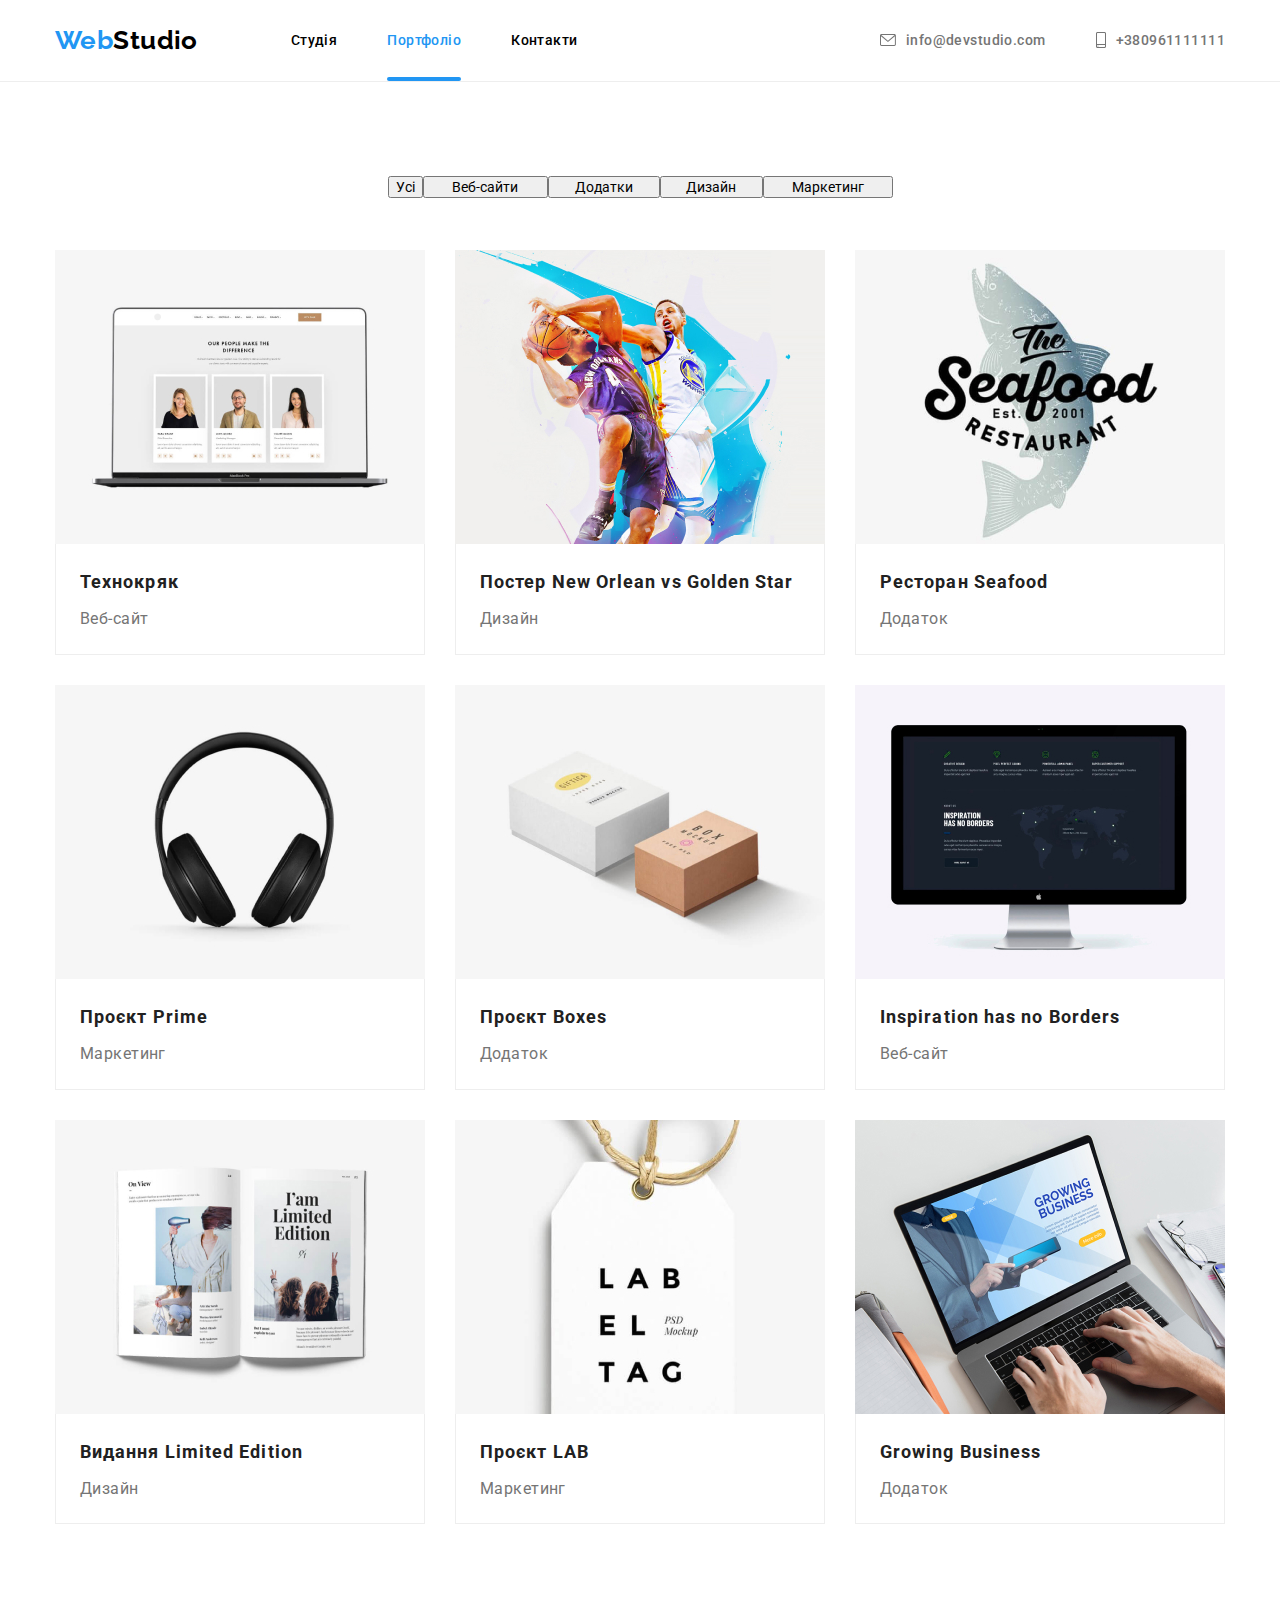
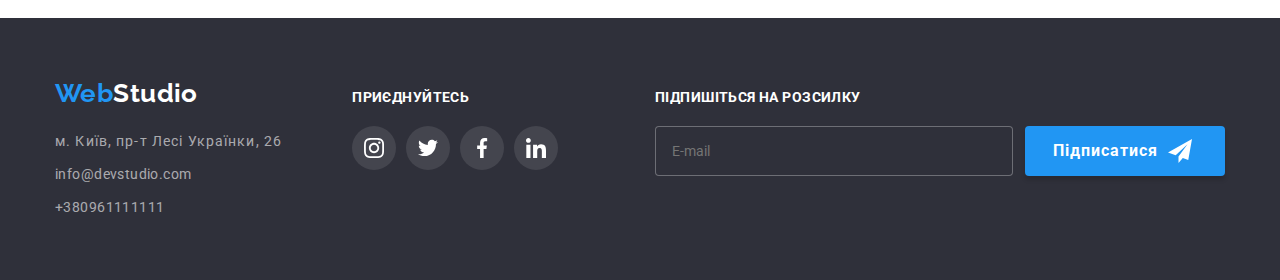
==== portfilio.html @ 696349af "Initial commit" ====
<!DOCTYPE html>
<html lang="uk">
<head>
    <meta charset="UTF-8">
    <meta http-equiv="X-UA-Compatible" content="IE=edge">
    <meta name="viewport" content="width=device-width, initial-scale=1.0">
    <link rel="preconnect" href="https://fonts.googleapis.com">
    <link rel="preconnect" href="https://fonts.gstatic.com" crossorigin>
    <link href="https://fonts.googleapis.com/css2?family=Raleway:wght@700&family=Roboto:wght@400;500;700;900&display=swap" rel="stylesheet">
    <title>PORTFOLIO</title>    
    <link rel="stylesheet" href="https://cdnjs.cloudflare.com/ajax/libs/modern-normalize/1.1.0/modern-normalize.min.css"> 
    <link rel="stylesheet" href="./sass/main.css"/>
</head>
<body>
    <header class="page-header">      
        <nav class="container main-nav"> 
            <a href="/index.html" class="logo logo-header">Web<span class="studo-logo">Studio</span>
            </a>

           <ul class="site-nav list">
               <li class="site-nav-li "><a href="./index.html" class="site-nav site-nav-a">Студія</a></li>
               <li class="site-nav-li"><a href="" class="site-nav current site-nav-a">Портфоліо</a> </li>
               <li class="site-nav-li"><a href="" class="site-nav site-nav-a">Контакти</a></li>
               
            </ul>
           
            <ul class="auth-nav">
                <li class="site-nav-li">
                    <a href="mailto:info@devstudio.com" class="contacts">
                        <svg class="icona-contacts">
                            <use href="./imege/icons.svg#icon-envelope"></use>
                        </svg>info@devstudio.com</a>
                </li>
                <li class="site-nav-li">
                    <a href="tel:+380961111111" class="contacts">
                        <svg class="icona-contacts smartfon">
                            <use href="./imege/icons.svg#icon-smartphone"></use>
                        </svg>+380961111111</a>
                </li>
            </ul>
         </nav>

  
    </header>

    <main>
    <section class="portfolio-section">
        <div class="container">
            <h1 class="portfolio-none">Портфоліо</h1> 
            <ul class="portfolio-container">
                <li class="portfolio-li"> <button type="button" class="portfolio-button current-portfolio">Усі</button></li>
                <li class="portfolio-li"><button type="button" class="portfolio-button web-sait">Веб-сайти</button></li>
                <li class="portfolio-li"><button type="button" class="portfolio-button addition">Додатки</button></li>
                <li class="portfolio-li"><button type="button" class="portfolio-button design">Дизайн</button></li>
                <li class="portfolio-li"><button type="button" class="portfolio-button marketing">Маркетинг</button></li>
            </ul>

            <ul class="portfolio-examples">
                <li class="iten">
                    <a class="portfolio-a" href="">
                        <div class="portfolio-div-anime">
                            <img src="./imege/portfolio/tehno.jpg" alt="people" width="370">
                            <div class="portfolio-div-button"><p class="portfolio-anime">Ресурс пропонує комплексні пропозиції з різним рівнем функціоналу та сервісів. Все це дозволить відвідувачу отримати вичерпні відомості про компанію чи приватну особу.</p></div>
                        </div>
                        <div class="portfolio-div"><h2 class="title-project">Технокряк</h2>
                        <p class="title-inform">Веб-сайт</p>
                        </div>
                    </a>
                </li>
    
                <li class="iten">
                    <a class="portfolio-a" href="">
                        <div class="portfolio-div-anime">
                        <img src="./imege/portfolio/basket.jpg" alt="basketbol" width="370">
                        <div class="portfolio-div-button">
                            <p class="portfolio-anime">Ресурс пропонує комплексні пропозиції з різним рівнем функціоналу та сервісів. Все це
                                дозволить відвідувачу отримати вичерпні відомості про компанію чи приватну особу.</p>
                        </div>
                        </div>
                        <div class="portfolio-div"><h2 class="title-project">Постер New Orlean vs Golden Star</h2>
                        <p class="title-inform">Дизайн</p>
                        </div>
                    </a>
                    
                </li>
    
                <li class="iten">
                    <a class="portfolio-a" href="">    
                        <div class="portfolio-div-anime">
                        <img src="./imege/portfolio/fich.jpg" alt="fiching" width="370">
                        <div class="portfolio-div-button">
                            <p class="portfolio-anime">Ресурс пропонує комплексні пропозиції з різним рівнем функціоналу та сервісів. Все це
                                дозволить відвідувачу отримати вичерпні відомості про компанію чи приватну особу.</p>
                        </div>
                        </div>
                        <div class="portfolio-div"><h2 class="title-project">Ресторан Seafood</h2>
                        <p class="title-inform">Додаток</p>
                        </div>
                    </a>
                </li>
    
                <li class="iten">
                    <a class="portfolio-a" href="">
                        <div class="portfolio-div-anime">
                        <img src="./imege/portfolio/music.jpg" alt="headphone" width="370">
                        <div class="portfolio-div-button">
                            <p class="portfolio-anime">Ресурс пропонує комплексні пропозиції з різним рівнем функціоналу та сервісів. Все це
                                 дозволить відвідувачу отримати вичерпні відомості про компанію чи приватну особу.</p>
                        </div>
                        </div>
                        <div class="portfolio-div"><h2 class="title-project">Проєкт Prime</h2>
                        <p class="title-inform">Маркетинг</p>
                        </div>
                    </a>
                </li>
    
                <li class="iten">
                    <a class="portfolio-a" href=""> 
                        <div class="portfolio-div-anime">
                        <img src="./imege/portfolio/box.jpg" alt="boxs" width="370">
                        <div class="portfolio-div-button">
                            <p class="portfolio-anime">Ресурс пропонує комплексні пропозиції з різним рівнем функціоналу та сервісів. Все це
                            дозволить відвідувачу отримати вичерпні відомості про компанію чи приватну особу.</p>
                        </div>
                        </div>
                        <div class="portfolio-div"><h2 class="title-project">Проєкт Boxes</h2>
                        <p class="title-inform">Додаток</p>
                        </div>
                    </a>
                </li>

                <li class="iten">
                    <a class="portfolio-a" href="">
                        <div class="portfolio-div-anime">
                        <img src="./imege/portfolio/noyt.jpg" alt="noutbuk" width="370">
                        <div class="portfolio-div-button">
                            <p class="portfolio-anime">Ресурс пропонує комплексні пропозиції з різним рівнем функціоналу та сервісів. Все це
                                дозволить відвідувачу отримати вичерпні відомості про компанію чи приватну особу.</p>
                        </div>
                        </div>
                        <div class="portfolio-div"><h2 class="title-project">Inspiration has no Borders</h2>
                        <p class="title-inform">Веб-сайт</p>
                        </div>
                    </a>
                </li>

                <li class="iten">
                    <a class="portfolio-a" href="">
                        <div class="portfolio-div-anime">
                        <img src="./imege/portfolio/magaz.jpg" alt="magazine" width="370">
                        <div class="portfolio-div-button">
                            <p class="portfolio-anime">Ресурс пропонує комплексні пропозиції з різним рівнем функціоналу та сервісів. Все це
                                дозволить відвідувачу отримати вичерпні відомості про компанію чи приватну особу.</p>
                        </div>
                        </div>
                        <div class="portfolio-div"><h2 class="title-project">Видання Limited Edition</h2>
                        <p class="title-inform">Дизайн</p>
                        </div>
                     </a>
                </li>
    
                <li class="iten">
                    <a class="portfolio-a" href="">
                        <div class="portfolio-div-anime">
                        <img src="./imege/portfolio/laibl.jpg" alt="laibl" width="370">
                        <div class="portfolio-div-button">
                            <p class="portfolio-anime">Ресурс пропонує комплексні пропозиції з різним рівнем функціоналу та сервісів. Все це
                                дозволить відвідувачу отримати вичерпні відомості про компанію чи приватну особу.</p>
                        </div>
                        </div>
                        <div class="portfolio-div"><h2 class="title-project">Проєкт LAB</h2>
                        <p class="title-inform">Маркетинг</p>
                        </div>
                    </a>
                </li>

                <li class="iten">
                    <a class="portfolio-a" href="">
                        <div class="portfolio-div-anime">
                        <img src="./imege/portfolio/ruka.jpg" alt="hands" width="370">
                        <div class="portfolio-div-button">
                            <p class="portfolio-anime">Ресурс пропонує комплексні пропозиції з різним рівнем функціоналу та сервісів. Все це
                                дозволить відвідувачу отримати вичерпні відомості про компанію чи приватну особу.</p>
                        </div>
                        </div>
                        <div class="portfolio-div"><h2 class="title-project">Growing Business</h2>
                        <p class="title-inform">Додаток</p>
                        </div>
                    </a>
                </li>
            </ul>
         </div>
    </section>
    </main>

<!---Футер-->
    <footer class="footer">
        <div class=" container container-futer">
            <div class="adress-div">
                <a href="./index.html" class="logo logo-futer">Web<span class="web-footer">Studio</span></a>
                <address class="adress-footer">
                    <ul>
                        <li class="futer-li"><a class="adress" href="посиланняgooglemap" target="_blank"
                                rel="noopenernoreferrer">м. Київ, пр-т Лесі Українки, 26</a></li>
                        <li class="futer-li"><a class="mail" href="mailto:info@devstudio.com">info@devstudio.com</a></li>
                        <li class="futer-li"><a class="phone" href="tel:+380961111111">+380961111111</a></li>
                    </ul>
                </address>
            </div>
    
            <div class="footer-cocial">
                <p class="futer-cocial-name">ПРИЄДНУЙТЕСЬ</p>
                <ul class="futer-cocial-ul">
                    <li>
                        <a class="futer-cocial-li" href="">
                            <svg width="20" height="20">
                                <use href="./imege/icons.svg#icon-instagram"></use>
                            </svg>
                        </a>
    
    
                    </li>
                    <li>
                        <a class="futer-cocial-li" href="">
                            <svg width="20" height="20">
                                <use href="./imege/icons.svg#icon-twitter"></use>
                            </svg>
                        </a>
    
                    </li>
                    <li>
                        <a class="futer-cocial-li" href="">
                            <svg width="20" height="20">
                                <use href="./imege/icons.svg#icon-facebook"></use>
                            </svg>
                        </a>
    
                    </li>
                    <li>
                        <a class="futer-cocial-li" href="">
                            <svg widht="20" height="20">
                                <use href="./imege/icons.svg#icon-linkedin"></use>
                            </svg>
                        </a>
    
                    </li>
                </ul>
    
            </div>
            <form class="footer-package">
                 <div class="package-mail">

                    <label for="mail" class="package-name">Підпишіться на розсилку</label>
                    <input type="email" name="package" id="email" placeholder="E-mail" class="package-input" />
                </div>
                <button type="submit" class="package-button">Підписатися
                    <svg class="package-icon">
                        <use href="./imege/icons.svg#icon-icon-send"></use>
                    </svg>
                </button>
            </form>

        </div>
    
    
    </footer>

</body>

</html>

</body>
---- sass/main.css ----
:root {
  --primary-text-color: #757575;
  --title-text-color: #000000;
  --secondary-header-color: #212121;
  --accent-color: #2196F3;
  --main-background-color: #FFFFFF;
  --secondary-background-color: #F5F4FA;
  --window-color: #2F303A;
  --email-color: rgba(255, 255, 255, 0.6);
  --border-color: #EEEEEE;
  --button-shadow-color: rgba(0, 0, 0, 0.15);
  --shadow-comanda-color: rgba(0, 0, 0, 0.2);
  --button-activation-color: #188CE8;
  --hero-gradient-color: rgba(47, 48, 58, 0.4);
  --color-icons: #AFB1B8;
  --color-icons-futer: rgba(255, 255, 255, 0.1);
  --color-icons-img: rgba(47, 48, 58, 0.8);
}

body {
  font-family: Roboto, sans-serif;
  background-color: var(--main-background-color);
  color: var(--primary-text-color);
  font-size: 14px;
  line-height: 1.71;
  letter-spacing: 0.03em;
}

.container {
  width: 1200px;
  margin: 0 auto;
  padding-left: 15px;
  padding-right: 15px;
}

ul {
  list-style: none;
  padding: 0;
  margin: 0;
}

.logo {
  text-decoration: none;
  color: var(--accent-color);
  font-family: Raleway, sans-serif;
  font-size: 26px;
  font-weight: 700;
  line-height: 1.19;
}

.studo-logo {
  color: var(--title-text-color);
}

.site-nav .current {
  color: var(--accent-color);
  position: relative;
}

.current::after {
  content: "";
  display: block;
  width: 100%;
  height: 4px;
  background-color: var(--accent-color);
  position: absolute;
  left: 0;
  bottom: 0;
  border-radius: 2px;
}

.studia {
  color: var(--accent-color);
  font-weight: 500;
  font-size: 14px;
  line-height: 1.2;
}

.page-header {
  border-bottom: 1px solid var(--border-color);
}

.main-nav {
  display: flex;
  align-items: center;
}

.site-nav {
  color: var(--title-text-color);
  font-weight: 500;
  font-size: 14px;
  line-height: 1.2;
  text-decoration: none;
  display: flex;
  transition: color 250ms cubic-bezier(0.4, 0, 0.2, 1);
}

.hero {
  padding-top: 200px;
  padding-bottom: 200px;
  min-height: 600px;
  max-width: 1600px;
  margin-left: auto;
  margin-right: auto;
  text-align: center;
  background-repeat: no-repeat;
  background-position: center;
  background-size: cover;
  background-image: linear-gradient(to right, rgba(47, 48, 58, 0.4), rgba(47, 48, 58, 0.4)), url(../imege/manypeople.jpg);
  background-color: var(--window-color);
}

.button-title {
  color: var(--main-background-color);
  font-weight: 900;
  font-size: 44px;
  line-height: 1.36;
  letter-spacing: 0.06em;
  text-transform: uppercase;
  margin: 0 auto;
  max-width: 696px;
}

.button {
  cursor: pointer;
  font-family: inherit;
  color: var(--main-background-color);
  background-color: var(--accent-color);
  font-size: 16px;
  font-weight: 700;
  line-height: 1.87;
  letter-spacing: 0.06em;
  padding: 10px 32px;
  border: none;
  margin-top: 30px;
  border-radius: 5px;
  box-shadow: 0px 4px 4px var(--button-shadow-color);
  transition: background-color 250ms cubic-bezier(0.4, 0, 0.2, 1);
}

.button:hover,
.button:focus {
  background-color: var(--button-activation-color);
}

.backdrop {
  position: fixed;
  top: 0;
  left: 0;
  width: 100%;
  height: 100%;
  background-color: rgba(0, 0, 0, 0.2);
}

.backdrop.is-hidden {
  opacity: 0;
  pointer-events: none;
}

.modal {
  position: absolute;
  top: 50%;
  left: 50%;
  transform: translate(-50%, -50%);
  width: 528px;
  height: 581px;
  border-radius: 4px;
  background-color: #FFFFFF;
  border: 1px solid rgba(0, 0, 0, 0.1);
  box-shadow: 0px 4px 4px rgba(0, 0, 0, 0.25), 0px 1px 1px rgba(0, 0, 0, 0.14), 0px 2px 1px rgba(0, 0, 0, 0.2);
}

.modal-h2 {
  font-weight: 700;
  font-size: 20px;
  line-height: 1.17;
  align-content: center;
  letter-spacing: 0.03em;
  color: var(--secondary-header-color);
  margin: 0px;
  padding-top: 0px;
  margin-bottom: 12px;
}

textarea {
  resize: none;
}

.modal-coment {
  width: 100%;
  height: 120px;
  padding: 12px 16px;
  border-radius: 4px;
  border: 1px solid rgba(33, 33, 33, 0.2);
  transition: border 250ms cubic-bezier(0.4, 0, 0.2, 1);
}

.modal-coment:hover,
.modal-coment:focus,
.modal-coment:focus-visible {
  border: 1px solid rgb(33, 150, 243);
}

.modal-inform {
  padding-left: 40px;
  padding-right: 40px;
  padding-top: 40px;
  padding-bottom: 40px;
}

.modal-div {
  justify-content: center;
  display: flex;
  flex-direction: column;
  text-align: left;
  margin-bottom: 10px;
}

.modal-div-coment {
  justify-content: center;
  display: flex;
  flex-direction: column;
  text-align: left;
  margin-bottom: 20px;
}

.modal-div-checkbox {
  justify-content: center;
  display: flex;
  flex-direction: column;
  text-align: left;
  margin-bottom: 30px;
}

.label-name {
  font-size: 12px;
  line-height: 1.16;
  letter-spacing: 0.01em;
  font-style: normal;
  color: var(--primary-text-color);
  margin-bottom: 4px;
}

.input-name {
  border: 1px solid rgba(33, 33, 33, 0.2);
  border-radius: 4px;
  cursor: pointer;
  height: 40px;
  transition: border-color 250ms cubic-bezier(0.4, 0, 0.2, 1);
}

.input-name:hover,
.input-name:focus {
  border-color: var(--accent-color);
}

.icona-modal-mail {
  position: absolute;
  display: inline-block;
  margin-left: 12px;
  transform: translateY(50%);
}

.input-name-mail:focus ~ .icona-modal-mail,
.input-name-mail:hover ~ .icona-modal-mail {
  fill: var(--accent-color);
}

.input-name-mail {
  border: 1px solid rgba(33, 33, 33, 0.2);
  border-radius: 4px;
  padding-top: 11px;
  padding-left: 42px;
  padding-bottom: 11px;
  transition: border-color 250ms cubic-bezier(0.4, 0, 0.2, 1);
}

.input-name-mail:hover,
.input-name-mail:focus {
  border-color: var(--accent-color);
}

.modal-input {
  -webkit-appearance: none;
     -moz-appearance: none;
          appearance: none;
  position: absolute;
  white-space: nowrap;
  width: 1px;
  height: 1px;
  overflow: hidden;
  border: 0;
  padding: 0;
  clip: rect(0 0 0 0);
  -webkit-clip-path: inset(50%);
          clip-path: inset(50%);
  margin: -1px;
}

.modal-input:checked + .coment-svg {
  border: transparent;
  box-shadow: none;
  background-color: var(--accent-color);
  fill: var(--main-background-color);
}

.modal-label-text {
  display: flex;
  justify-content: center;
  align-items: center;
}

.coment-svg {
  width: 16px;
  height: 15px;
  border-radius: 4px;
  border: 2px solid var(--title-text-color);
  box-shadow: 0px 4px 4px rgba(0, 0, 0, 0.25);
  margin-right: 8.38px;
  fill: transparent;
  transition: border 250ms cubic-bezier(0.4, 0, 0.2, 1), background-color 250ms cubic-bezier(0.4, 0, 0.2, 1), fill 250ms cubic-bezier(0.4, 0, 0.2, 1), box-shadow 250ms cubic-bezier(0.4, 0, 0.2, 1);
}

.dogovor {
  font-size: 14px;
  line-height: 1.71;
  letter-spacing: 0.03em;
  color: rgb(33, 150, 243);
  transition: color 250ms cubic-bezier(0.4, 0, 0.2, 1);
}

.dogovor:hover,
.dogovor:focus {
  color: var(--button-activation-color);
}

.button-modal {
  width: 200px;
  height: 50px;
  font-weight: 700;
  color: var(--main-background-color);
  font-size: 16px;
  letter-spacing: 0.06em;
  background-color: var(--accent-color);
  border: none;
  border-radius: 4px;
  margin-bottom: 0px;
  transition: filter 250ms cubic-bezier(0.4, 0, 0.2, 1), background-color 250ms cubic-bezier(0.4, 0, 0.2, 1);
  cursor: pointer;
}

.button-modal:hover,
.button-modal:focus {
  background-color: var(--button-activation-color);
  filter: drop-shadow(0px 4px 4px rgba(0, 0, 0, 0.15));
}

.features-div {
  height: 120px;
  width: 270px;
  background-color: var(--secondary-background-color);
  border-radius: 4px;
  display: flex;
  align-items: center;
  justify-content: center;
  gap: 30px;
}

.features-text {
  margin-top: 30px;
}

.features-title .features-li + .features-li {
  margin-left: 30px;
}

.features-title {
  margin: 0px;
  display: flex;
}

.features {
  position: absolute;
  white-space: nowrap;
  width: 1px;
  height: 1px;
  overflow: hidden;
  border: 0;
  padding: 0;
  clip: rect(0 0 0 0);
  -webkit-clip-path: inset(50%);
          clip-path: inset(50%);
  margin: -1px;
  margin-top: 94px;
}

.features-cont {
  padding-top: 94px;
  padding-bottom: 94px;
}

.container-img {
  padding-bottom: 94px;
}

.comanda-title {
  color: var(--secondary-header-color);
  text-align: center;
  font-weight: 700;
  font-size: 36px;
  line-height: 1.16;
  letter-spacing: 0.03em;
  margin-bottom: 50px;
  margin-top: 0px;
}

.comanda-title-ul {
  display: flex;
  gap: 30px;
}

.comanda-title-img {
  display: block;
}

.comanda-title-div {
  position: relative;
}

.comanda-title-p {
  width: 100%;
  height: 70px;
  position: absolute;
  display: flex;
  align-items: center;
  justify-content: center;
  bottom: 0;
  margin-bottom: 0px;
  color: var(--main-background-color);
  font-weight: 700;
  font-size: 14px;
  line-height: 1.14;
  letter-spacing: 0.03em;
  background-color: var(--color-icons-img);
  text-align: center;
  text-transform: uppercase;
  margin-top: 0px;
}

.comande {
  background-color: var(--secondary-background-color);
  padding-top: 94px;
  padding-bottom: 94px;
}

.comanda-title {
  color: var(--secondary-header-color);
  text-align: center;
  font-weight: 700;
  font-size: 36px;
  line-height: 1.16;
  letter-spacing: 0.03em;
  margin-bottom: 50px;
  margin-top: 0px;
}

.comanda-employee-ul {
  display: flex;
  gap: 30px;
}

.comanda-employee {
  width: 270px;
  background-color: var(--main-background-color);
  text-align: center;
  border-bottom-left-radius: 4px;
  border-bottom-right-radius: 4px;
  box-shadow: 0px 1px 3px 1px var(--shadow-comanda-color);
}

.comanda-title-people {
  color: var(--secondary-header-color);
  font-weight: 500;
  font-size: 16px;
  line-height: 1.18;
  letter-spacing: 0.03em;
  padding-top: 30px;
  margin-bottom: 10px;
  text-align: center;
}

.work-inform {
  color: var(--primary-text-color);
  font-size: 16px;
  line-height: 1.18;
  margin-top: 0px;
  text-align: center;
  margin-bottom: 0;
}

.comanda-title-cocial {
  display: flex;
  justify-content: center;
  margin-top: 16px;
  padding-bottom: 30px;
  gap: 10px;
}

.comanda-cocial {
  display: flex;
  justify-content: center;
  width: 44px;
  height: 44px;
  align-items: center;
  border-radius: 50%;
  fill: var(--color-icons);
  transition: background-color 250ms cubic-bezier(0.4, 0, 0.2, 1);
}

.comanda-cocial:hover,
.comanda-cocial:focus {
  background-color: var(--accent-color);
  fill: var(--border-color);
}

.icona-comanda {
  transition: color, 250ms cubic-bezier(0.4, 0, 0.2, 1);
}

.icona-comanda:hover,
.icona-comanda:focus {
  fill: var(--main-background-color);
}

.client {
  padding-top: 94px;
  padding-bottom: 94px;
}

.client-centr {
  color: var(--secondary-header-color);
  text-align: center;
  font-weight: 700;
  font-size: 36px;
  line-height: 1.16;
  letter-spacing: 0.03em;
  margin-bottom: 50px;
  margin-top: 0px;
}

.client-ul {
  display: flex;
  gap: 30px;
}

.client-li {
  border: 1px solid var(--color-icons);
  border-radius: 4px;
  justify-content: center;
  display: flex;
  align-items: center;
  fill: var(--color-icons);
  width: 170px;
  height: 92px;
  transition: fill 250ms cubic-bezier(0.4, 0, 0.2, 1), border-color 250ms cubic-bezier(0.4, 0, 0.2, 1);
}

.client-li:hover,
.client-li:focus {
  fill: var(--accent-color);
  border-color: var(--accent-color);
}

.footer {
  background-color: var(--window-color);
  padding-top: 60px;
  padding-bottom: 60px;
}

.web-footer {
  color: var(--main-background-color);
}

.futer-li:not(:last-child) {
  margin-bottom: 9px;
}

.adress {
  font-style: normal;
  color: var(--email-color);
  font-weight: 400;
  font-size: 14px;
  line-height: 1.7;
  text-decoration: none;
  letter-spacing: 0.03cm;
  transition: color 250ms cubic-bezier(0.4, 0, 0.2, 1);
}

.adress-footer {
  margin-top: 20px;
  font-style: normal;
}

.adress-div {
  margin-right: 70px;
}

.container-futer {
  display: flex;
  align-items: baseline;
}

.mail {
  color: var(--email-color);
  font-size: 14px;
  text-decoration: none;
  transition: color 250ms cubic-bezier(0.4, 0, 0.2, 1);
}

.phone {
  color: var(--email-color);
  font-size: 14px;
  text-decoration: none;
  transition: color 250ms cubic-bezier(0.4, 0, 0.2, 1);
}

.phone:hover,
.phone:focus {
  color: var(--main-background-color);
}

.adress:hover,
.adress:focus {
  color: var(--main-background-color);
}

.mail:hover,
.mail:focus {
  color: var(--main-background-color);
}

.futer-cocial-name {
  color: var(--main-background-color);
  font-size: 14px;
  font-weight: 700;
  letter-spacing: 0.03em;
  line-height: 1.14;
  display: block;
  text-transform: uppercase;
  margin-top: 0px;
  margin-bottom: 20px;
}

.footer-cocial {
  display: block;
}

.futer-cocial-ul {
  display: flex;
  gap: 10px;
}

.futer-cocial-li {
  width: 44px;
  height: 44px;
  justify-content: center;
  display: flex;
  align-items: center;
  border-radius: 50%;
  background-color: var(--color-icons-futer);
  fill: var(--main-background-color);
  transition: background-color 250ms cubic-bezier(0.4, 0, 0.2, 1);
}

.futer-cocial-li:hover,
.futer-cocial-li:focus {
  background-color: var(--accent-color);
}

.footer-package {
  display: flex;
  align-items: flex-end;
  margin-left: auto;
}

.package-mail {
  display: block;
}

.package-name {
  font-weight: 700;
  font-size: 14px;
  line-height: 1.14;
  letter-spacing: 0.03em;
  text-transform: uppercase;
  color: var(--main-background-color);
  display: flex;
  flex-direction: column;
  margin-bottom: 20px;
}

.package-input {
  width: 358px;
  height: 50px;
  box-sizing: border-box;
  border: 1px solid rgba(255, 255, 255, 0.3);
  border-radius: 4px;
  background-color: var(--window-color);
  padding-top: 15px;
  padding-bottom: 15px;
  padding-left: 16px;
}

.package-input:hover,
.package-input:focus {
  filter: drop-shadow(0px 4px 4px rgba(0, 0, 0, 0.15));
  color: var(--main-background-color);
}

.package-button {
  width: 200px;
  height: 50px;
  display: flex;
  align-items: center;
  text-align: center;
  color: var(--main-background-color);
  font-weight: 700;
  font-size: 16px;
  letter-spacing: 0.06em;
  background-color: var(--accent-color);
  padding-left: 28px;
  border: none;
  margin-left: 12px;
  box-shadow: 0px 4px 4px rgba(0, 0, 0, 0.15);
  border-radius: 4px;
  cursor: pointer;
  transition: filter 250ms cubic-bezier(0.4, 0, 0.2, 1);
}

.package-button:hover,
.package-button:focus {
  filter: drop-shadow(0px 4px 4px rgba(0, 0, 0, 0.25));
}

.package-icon {
  width: 24px;
  height: 24px;
  margin-left: 10px;
  fill: var(--main-background-color);
}

.portfolio-none {
  position: absolute;
  white-space: nowrap;
  width: 1px;
  height: 1px;
  overflow: hidden;
  border: 0;
  padding: 0;
  clip: rect(0 0 0 0);
  -webkit-clip-path: inset(50%);
          clip-path: inset(50%);
  margin: -1px;
}

.portfolio-container {
  display: flex;
  margin-bottom: 50px;
  justify-content: center;
}

.portfolio-container__li {
  margin-right: 8px;
}
.portfolio-container__button {
  font-family: inherit;
  cursor: pointer;
  color: var(--secondary-header-color);
  background-color: var(--secondary-background-color);
  font-weight: 500;
  font-size: 16px;
  line-height: 1.6;
  letter-spacing: 0.03em;
  padding: 6px 22px;
  border: none;
  border-radius: 4px;
  transition: color 250ms cubic-bezier(0.4, 0, 0.2, 1), background-color 250ms cubic-bezier(0.4, 0, 0.2, 1), box-shadow 250ms cubic-bezier(0.4, 0, 0.2, 1);
}

.portfolio-container .portfolio-li:last-child {
  margin-right: 0px;
}

.portfolio-button:hover,
.portfolio-button:focus {
  color: var(--main-background-color);
  background-color: var(--accent-color);
  box-shadow: 0 5px 5px -5px var(--primary-text-color);
}

.portfolio {
  display: flex;
}

.portfolio-section {
  padding-top: 94px;
  padding-bottom: 94px;
}

.portfolio-examples {
  display: flex;
  flex-wrap: wrap;
  gap: 30px;
}

.iten:nth-last-child(-n+3) {
  margin-bottom: 0px;
}

.iten:nth-child(3n) {
  margin-right: 0px;
}

.iten {
  width: 370px;
}

.portfolio-a {
  display: block;
  text-decoration: none;
  background-color: var(--main-background-color);
}

.portfolio-a:hover,
.portfolio-a:focus {
  box-shadow: 0px 1px 1px rgba(0, 0, 0, 0.12), 0px 4px 4px rgba(0, 0, 0, 0.06), 1px 4px 6px rgba(0, 0, 0, 0.16);
}

.portfolio-a:hover .portfolio-div-button,
.portfolio-a:focus .portfolio-div-button {
  transform: translateY(0);
}

.portfolio-div-anime {
  position: relative;
  overflow: hidden;
}

.portfolio-div-button {
  height: 100%;
  position: absolute;
  display: flex;
  top: 0;
  transform: translateY(100%);
  transition: transform 250ms cubic-bezier(0.4, 0, 0.2, 1);
}

.portfolio-anime {
  font-weight: 400;
  font-size: 18px;
  line-height: 1.55;
  letter-spacing: 0.03em;
  height: 100%;
  padding-top: 63px;
  padding-bottom: 63px;
  padding-left: 24px;
  padding-right: 24px;
  text-align: center;
  color: var(--main-background-color);
  background-color: rgba(33, 150, 243, 0.9);
  border: none;
  margin: 0px;
  cursor: pointer;
  transition-timing-function: cubic-bezier(0.4, 0, 0.2, 1);
}

.portfolio-div {
  padding-top: 20px;
  padding-bottom: 20px;
  padding-left: 24px;
  padding-right: 24px;
  border-bottom: 1px solid var(--border-color);
  border-right: 1px solid var(--border-color);
  border-left: 1px solid var(--border-color);
}

.title-project {
  color: var(--secondary-header-color);
  font-size: 18px;
  font-weight: 700;
  line-height: 2;
  letter-spacing: 0.06em;
  margin: 0px;
}

.title-inform {
  font-size: 16px;
  color: var(--primary-text-color);
  line-height: 1.87;
  margin-top: 4px;
  margin-bottom: 0px;
}

.site-nav-a {
  padding-top: 32px;
  padding-bottom: 32px;
}

.list {
  margin-left: 93px;
}

.site-nav .site-nav-li + .site-nav-li {
  margin-left: 50px;
}

.site-nav:hover,
.site-nav:focus {
  color: var(--accent-color);
}

.web-sait {
  min-width: 125px;
}

.addition {
  min-width: 112px;
}

.design {
  min-width: 103px;
}

.marketing {
  min-width: 130px;
}

.auth-nav {
  display: flex;
  margin-left: auto;
}

.auth-nav .site-nav-li + .site-nav-li {
  margin-left: 50px;
}

.contacts {
  fill: currentColor;
  color: var(--primary-text-color);
  font-weight: 500;
  font-size: 14px;
  line-height: 1.2;
  text-decoration: none;
  display: flex;
  align-items: center;
  transition: color 250ms cubic-bezier(0.4, 0, 0.2, 1);
}

.contacts:hover,
.contacts:focus {
  color: var(--accent-color);
}

.icona-contacts {
  width: 16px;
  height: 12px;
  margin-right: 10px;
}

.smartfon {
  width: 10px;
  height: 16px;
}

.icona-contacts:hover,
.icona-contacts:focus {
  fill: var(--accent-color);
}

.close {
  width: 30px;
  height: 30px;
  border: 1px solid rgba(0, 0, 0, 0.1);
  background-color: #FFFFFF;
  border-radius: 50%;
  justify-content: center;
  align-items: center;
  display: flex;
  position: absolute;
  top: 8px;
  right: 8px;
  cursor: pointer;
  transition: box-shadow 250ms cubic-bezier(0.4, 0, 0.2, 1), fill 250ms cubic-bezier(0.4, 0, 0.2, 1);
}

.close:hover,
.close:focus {
  box-shadow: 0px 4px 4px rgba(0, 0, 0, 0.25), 0px 1px 1px rgba(0, 0, 0, 0.14), 0px 2px 1px rgba(0, 0, 0, 0.2);
  fill: var(--accent-color);
}

.icona-close {
  width: 18px;
  height: 18px;
}

.title {
  color: var(--secondary-header-color);
  font-size: 14px;
  font-weight: 700;
  line-height: 1.14;
  letter-spacing: 0.03em;
}

h3 {
  margin-top: 0px;
  margin-bottom: 10px;
}

.title-inform {
  font-size: 16px;
  color: var(--primary-text-color);
  line-height: 1.87;
  margin-top: 4px;
  margin-bottom: 0px;
}

img {
  display: block;
  height: auto;
  max-width: 100%;
}/*# sourceMappingURL=main.css.map */
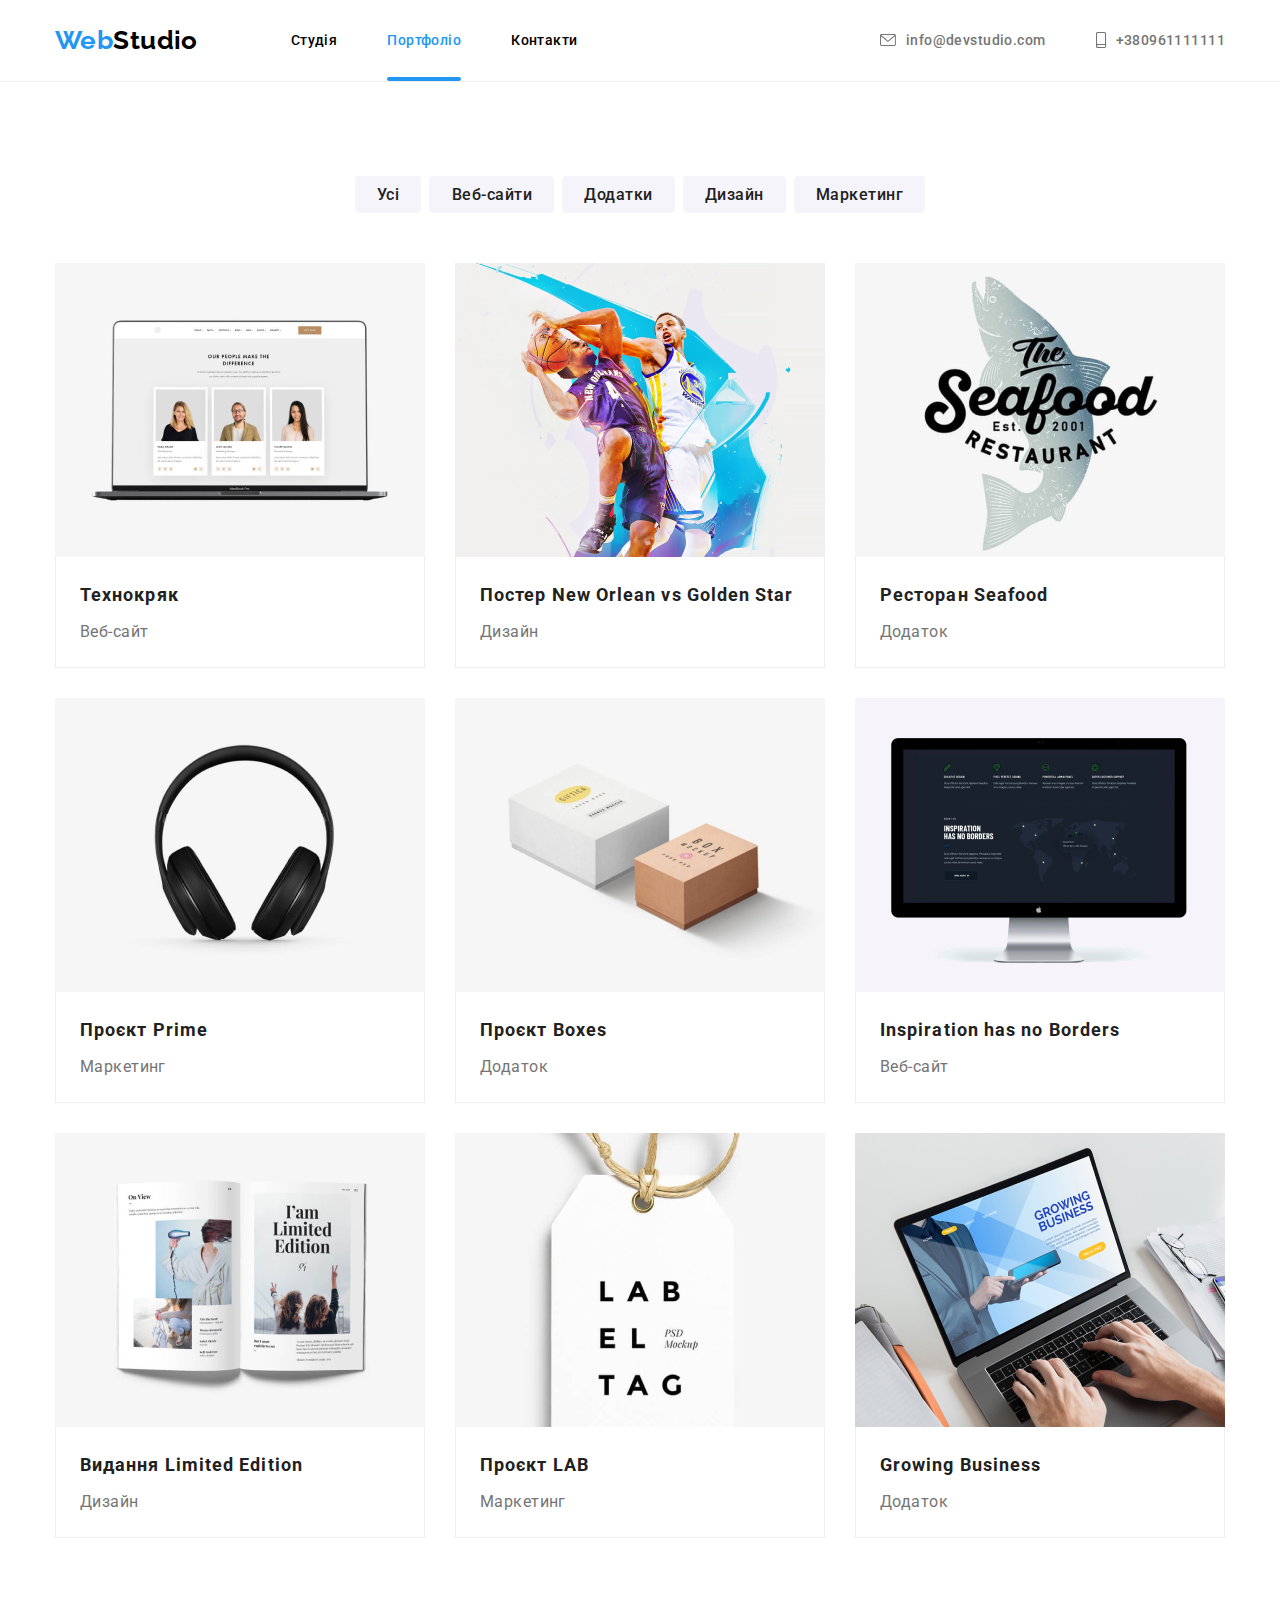
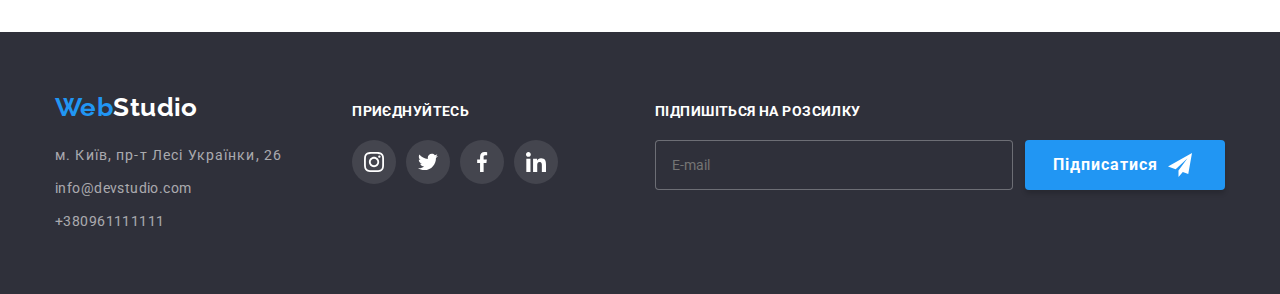
==== commit 87dc94e1: "меню портфолио и конт-имдж." ====
--- a/portfilio.html
+++ b/portfilio.html
@@ -9,7 +9,7 @@
     <link href="https://fonts.googleapis.com/css2?family=Raleway:wght@700&family=Roboto:wght@400;500;700;900&display=swap" rel="stylesheet">
     <title>PORTFOLIO</title>    
     <link rel="stylesheet" href="https://cdnjs.cloudflare.com/ajax/libs/modern-normalize/1.1.0/modern-normalize.min.css"> 
-    <link rel="stylesheet" href="./sass/main.css"/>
+    <link rel="stylesheet" href="./css/portfolio.min.css"/>
 </head>
 <body>
     <header class="page-header">      
@@ -48,11 +48,16 @@
         <div class="container">
             <h1 class="portfolio-none">Портфоліо</h1> 
             <ul class="portfolio-container">
-                <li class="portfolio-li"> <button type="button" class="portfolio-button current-portfolio">Усі</button></li>
-                <li class="portfolio-li"><button type="button" class="portfolio-button web-sait">Веб-сайти</button></li>
-                <li class="portfolio-li"><button type="button" class="portfolio-button addition">Додатки</button></li>
-                <li class="portfolio-li"><button type="button" class="portfolio-button design">Дизайн</button></li>
-                <li class="portfolio-li"><button type="button" class="portfolio-button marketing">Маркетинг</button></li>
+                <li class="portfolio__li"> 
+                    <button type="button" class="portfolio__button current-portfolio">Усі</button></li>
+                <li class="portfolio__li">
+                    <button type="button" class="portfolio__button web-sait">Веб-сайти</button></li>
+                <li class="portfolio__li">
+                    <button type="button" class="portfolio__button addition">Додатки</button></li>
+                <li class="portfolio__li">
+                    <button type="button" class="portfolio__button design">Дизайн</button></li>
+                <li class="portfolio__li">
+                    <button type="button" class="portfolio__button marketing">Маркетинг</button></li>
             </ul>
 
             <ul class="portfolio-examples">
--- a/css/portfolio.min.css
+++ b/css/portfolio.min.css
@@ -0,0 +1 @@
+:root{--primary-text-color: #757575;--title-text-color: #000000;--secondary-header-color: #212121;--accent-color: #2196F3;--main-background-color: #FFFFFF;--secondary-background-color: #F5F4FA;--window-color: #2F303A;--email-color: rgba(255, 255, 255, 0.6);--border-color: #EEEEEE;--button-shadow-color: rgba(0, 0, 0, 0.15);--shadow-comanda-color: rgba(0, 0, 0, 0.2);--button-activation-color: #188CE8;--hero-gradient-color: rgba(47, 48, 58, 0.4);--color-icons: #AFB1B8;--color-icons-futer: rgba(255, 255, 255, 0.1);--color-icons-img: rgba(47, 48, 58, 0.8)}body{font-family:Roboto,sans-serif;background-color:var(--main-background-color);color:var(--primary-text-color);font-size:14px;line-height:1.71;letter-spacing:.03em}.container{width:1200px;margin:0 auto;padding-left:15px;padding-right:15px}ul{list-style:none;padding:0;margin:0}img{display:block;height:auto;max-width:100%}h3{margin-top:0px;margin-bottom:10px}.logo{text-decoration:none;color:var(--accent-color);font-family:Raleway,sans-serif;font-size:26px;font-weight:700;line-height:1.19}.studo-logo{color:var(--title-text-color)}.site-nav .current{color:var(--accent-color);position:relative}.current::after{content:"";display:block;width:100%;height:4px;background-color:var(--accent-color);position:absolute;left:0;bottom:0;border-radius:2px}.studia{color:var(--accent-color);font-weight:500;font-size:14px;line-height:1.2}.page-header{border-bottom:1px solid var(--border-color)}.main-nav{display:-webkit-box;display:-ms-flexbox;display:flex;-webkit-box-align:center;-ms-flex-align:center;align-items:center}.site-nav{color:var(--title-text-color);font-weight:500;font-size:14px;line-height:1.2;text-decoration:none;display:-webkit-box;display:-ms-flexbox;display:flex;-webkit-transition:color 250ms cubic-bezier(0.4, 0, 0.2, 1);transition:color 250ms cubic-bezier(0.4, 0, 0.2, 1)}.contacts{fill:currentColor;color:var(--primary-text-color);font-weight:500;font-size:14px;line-height:1.2;text-decoration:none;display:-webkit-box;display:-ms-flexbox;display:flex;-webkit-box-align:center;-ms-flex-align:center;align-items:center;-webkit-transition:color 250ms cubic-bezier(0.4, 0, 0.2, 1);transition:color 250ms cubic-bezier(0.4, 0, 0.2, 1)}.contacts:hover,.contacts:focus{color:var(--accent-color)}.icona-contacts{width:16px;height:12px;margin-right:10px}.smartfon{width:10px;height:16px}.icona-contacts:hover,.icona-contacts:focus{fill:var(--accent-color)}.list{margin-left:93px}.site-nav .site-nav-li+.site-nav-li{margin-left:50px}.site-nav:hover,.site-nav:focus{color:var(--accent-color)}.site-nav-a{padding-top:32px;padding-bottom:32px}.auth-nav{display:-webkit-box;display:-ms-flexbox;display:flex;margin-left:auto}.auth-nav .site-nav-li+.site-nav-li{margin-left:50px}.portfolio-none{position:absolute;white-space:nowrap;width:1px;height:1px;overflow:hidden;border:0;padding:0;clip:rect(0 0 0 0);-webkit-clip-path:inset(50%);clip-path:inset(50%);margin:-1px}.portfolio-container{display:-webkit-box;display:-ms-flexbox;display:flex;margin-bottom:50px;-webkit-box-pack:center;-ms-flex-pack:center;justify-content:center}.portfolio-section{padding-top:94px;padding-bottom:94px}.portfolio{display:-webkit-box;display:-ms-flexbox;display:flex}.portfolio__li{margin-right:8px}.portfolio__button{font-family:inherit;cursor:pointer;color:var(--secondary-header-color);background-color:var(--secondary-background-color);font-weight:500;font-size:16px;line-height:1.6;letter-spacing:.03em;padding:6px 22px;border:none;border-radius:4px;-webkit-transition:color 250ms cubic-bezier(0.4, 0, 0.2, 1),background-color 250ms cubic-bezier(0.4, 0, 0.2, 1),-webkit-box-shadow 250ms cubic-bezier(0.4, 0, 0.2, 1);transition:color 250ms cubic-bezier(0.4, 0, 0.2, 1),background-color 250ms cubic-bezier(0.4, 0, 0.2, 1),-webkit-box-shadow 250ms cubic-bezier(0.4, 0, 0.2, 1);transition:color 250ms cubic-bezier(0.4, 0, 0.2, 1),background-color 250ms cubic-bezier(0.4, 0, 0.2, 1),box-shadow 250ms cubic-bezier(0.4, 0, 0.2, 1);transition:color 250ms cubic-bezier(0.4, 0, 0.2, 1),background-color 250ms cubic-bezier(0.4, 0, 0.2, 1),box-shadow 250ms cubic-bezier(0.4, 0, 0.2, 1),-webkit-box-shadow 250ms cubic-bezier(0.4, 0, 0.2, 1)}.portfolio__button:hover,.portfolio__button:focus{color:var(--main-background-color);background-color:var(--accent-color);-webkit-box-shadow:0 5px 5px -5px var(--primary-text-color);box-shadow:0 5px 5px -5px var(--primary-text-color)}.portfolio-container .portfolio__li:last-child{margin-right:0px}.web-sait{min-width:125px}.addition{min-width:112px}.design{min-width:103px}.marketing{min-width:130px}.portfolio{display:-webkit-box;display:-ms-flexbox;display:flex}.portfolio-section{padding-top:94px;padding-bottom:94px}.portfolio-examples{display:-webkit-box;display:-ms-flexbox;display:flex;-ms-flex-wrap:wrap;flex-wrap:wrap;gap:30px}.iten:nth-last-child(-n+3){margin-bottom:0px}.iten:nth-child(3n){margin-right:0px}.iten{width:370px}.portfolio-a{display:block;text-decoration:none;background-color:var(--main-background-color)}.portfolio-a:hover,.portfolio-a:focus{-webkit-box-shadow:0px 1px 1px rgba(0,0,0,.12),0px 4px 4px rgba(0,0,0,.06),1px 4px 6px rgba(0,0,0,.16);box-shadow:0px 1px 1px rgba(0,0,0,.12),0px 4px 4px rgba(0,0,0,.06),1px 4px 6px rgba(0,0,0,.16)}.portfolio-a:hover .portfolio-div-button,.portfolio-a:focus .portfolio-div-button{-webkit-transform:translateY(0);transform:translateY(0)}.portfolio-div-anime{position:relative;overflow:hidden}.portfolio-div-button{height:100%;position:absolute;display:-webkit-box;display:-ms-flexbox;display:flex;top:0;-webkit-transform:translateY(100%);transform:translateY(100%);-webkit-transition:-webkit-transform 250ms cubic-bezier(0.4, 0, 0.2, 1);transition:-webkit-transform 250ms cubic-bezier(0.4, 0, 0.2, 1);transition:transform 250ms cubic-bezier(0.4, 0, 0.2, 1);transition:transform 250ms cubic-bezier(0.4, 0, 0.2, 1), -webkit-transform 250ms cubic-bezier(0.4, 0, 0.2, 1)}.portfolio-anime{font-weight:400;font-size:18px;line-height:1.55;letter-spacing:.03em;height:100%;padding-top:63px;padding-bottom:63px;padding-left:24px;padding-right:24px;text-align:center;color:var(--main-background-color);background-color:rgba(33,150,243,.9);border:none;margin:0px;cursor:pointer;-webkit-transition-timing-function:cubic-bezier(0.4, 0, 0.2, 1);transition-timing-function:cubic-bezier(0.4, 0, 0.2, 1)}.portfolio-div{padding-top:20px;padding-bottom:20px;padding-left:24px;padding-right:24px;border-bottom:1px solid var(--border-color);border-right:1px solid var(--border-color);border-left:1px solid var(--border-color)}.title-project{color:var(--secondary-header-color);font-size:18px;font-weight:700;line-height:2;letter-spacing:.06em;margin:0px}.title-inform{font-size:16px;color:var(--primary-text-color);line-height:1.87;margin-top:4px;margin-bottom:0px}.footer{background-color:var(--window-color);padding-top:60px;padding-bottom:60px}.web-footer{color:var(--main-background-color)}.futer-li:not(:last-child){margin-bottom:9px}.adress{font-style:normal;color:var(--email-color);font-weight:400;font-size:14px;line-height:1.7;text-decoration:none;letter-spacing:.03cm;-webkit-transition:color 250ms cubic-bezier(0.4, 0, 0.2, 1);transition:color 250ms cubic-bezier(0.4, 0, 0.2, 1)}.adress-footer{margin-top:20px;font-style:normal}.adress-div{margin-right:70px}.container-futer{display:-webkit-box;display:-ms-flexbox;display:flex;-webkit-box-align:baseline;-ms-flex-align:baseline;align-items:baseline}.mail{color:var(--email-color);font-size:14px;text-decoration:none;-webkit-transition:color 250ms cubic-bezier(0.4, 0, 0.2, 1);transition:color 250ms cubic-bezier(0.4, 0, 0.2, 1)}.phone{color:var(--email-color);font-size:14px;text-decoration:none;-webkit-transition:color 250ms cubic-bezier(0.4, 0, 0.2, 1);transition:color 250ms cubic-bezier(0.4, 0, 0.2, 1)}.phone:hover,.phone:focus{color:var(--main-background-color)}.adress:hover,.adress:focus{color:var(--main-background-color)}.mail:hover,.mail:focus{color:var(--main-background-color)}.futer-cocial-name{color:var(--main-background-color);font-size:14px;font-weight:700;letter-spacing:.03em;line-height:1.14;display:block;text-transform:uppercase;margin-top:0px;margin-bottom:20px}.footer-cocial{display:block}.futer-cocial-ul{display:-webkit-box;display:-ms-flexbox;display:flex;gap:10px}.futer-cocial-li{width:44px;height:44px;-webkit-box-pack:center;-ms-flex-pack:center;justify-content:center;display:-webkit-box;display:-ms-flexbox;display:flex;-webkit-box-align:center;-ms-flex-align:center;align-items:center;border-radius:50%;background-color:var(--color-icons-futer);fill:var(--main-background-color);-webkit-transition:background-color 250ms cubic-bezier(0.4, 0, 0.2, 1);transition:background-color 250ms cubic-bezier(0.4, 0, 0.2, 1)}.futer-cocial-li:hover,.futer-cocial-li:focus{background-color:var(--accent-color)}.footer-package{display:-webkit-box;display:-ms-flexbox;display:flex;-webkit-box-align:end;-ms-flex-align:end;align-items:flex-end;margin-left:auto}.package-mail{display:block}.package-name{font-weight:700;font-size:14px;line-height:1.14;letter-spacing:.03em;text-transform:uppercase;color:var(--main-background-color);display:-webkit-box;display:-ms-flexbox;display:flex;-webkit-box-orient:vertical;-webkit-box-direction:normal;-ms-flex-direction:column;flex-direction:column;margin-bottom:20px}.package-input{width:358px;height:50px;-webkit-box-sizing:border-box;box-sizing:border-box;border:1px solid rgba(255,255,255,.3);border-radius:4px;background-color:var(--window-color);padding-top:15px;padding-bottom:15px;padding-left:16px}.package-input:hover,.package-input:focus{-webkit-filter:drop-shadow(0px 4px 4px rgba(0, 0, 0, 0.15));filter:drop-shadow(0px 4px 4px rgba(0, 0, 0, 0.15));color:var(--main-background-color)}.package-button{width:200px;height:50px;display:-webkit-box;display:-ms-flexbox;display:flex;-webkit-box-align:center;-ms-flex-align:center;align-items:center;text-align:center;color:var(--main-background-color);font-weight:700;font-size:16px;letter-spacing:.06em;background-color:var(--accent-color);padding-left:28px;border:none;margin-left:12px;-webkit-box-shadow:0px 4px 4px rgba(0,0,0,.15);box-shadow:0px 4px 4px rgba(0,0,0,.15);border-radius:4px;cursor:pointer;-webkit-transition:-webkit-filter 250ms cubic-bezier(0.4, 0, 0.2, 1);transition:-webkit-filter 250ms cubic-bezier(0.4, 0, 0.2, 1);transition:filter 250ms cubic-bezier(0.4, 0, 0.2, 1);transition:filter 250ms cubic-bezier(0.4, 0, 0.2, 1), -webkit-filter 250ms cubic-bezier(0.4, 0, 0.2, 1)}.package-button:hover,.package-button:focus{-webkit-filter:drop-shadow(0px 4px 4px rgba(0, 0, 0, 0.25));filter:drop-shadow(0px 4px 4px rgba(0, 0, 0, 0.25))}.package-icon{width:24px;height:24px;margin-left:10px;fill:var(--main-background-color)}/*# sourceMappingURL=portfolio.min.css.map */